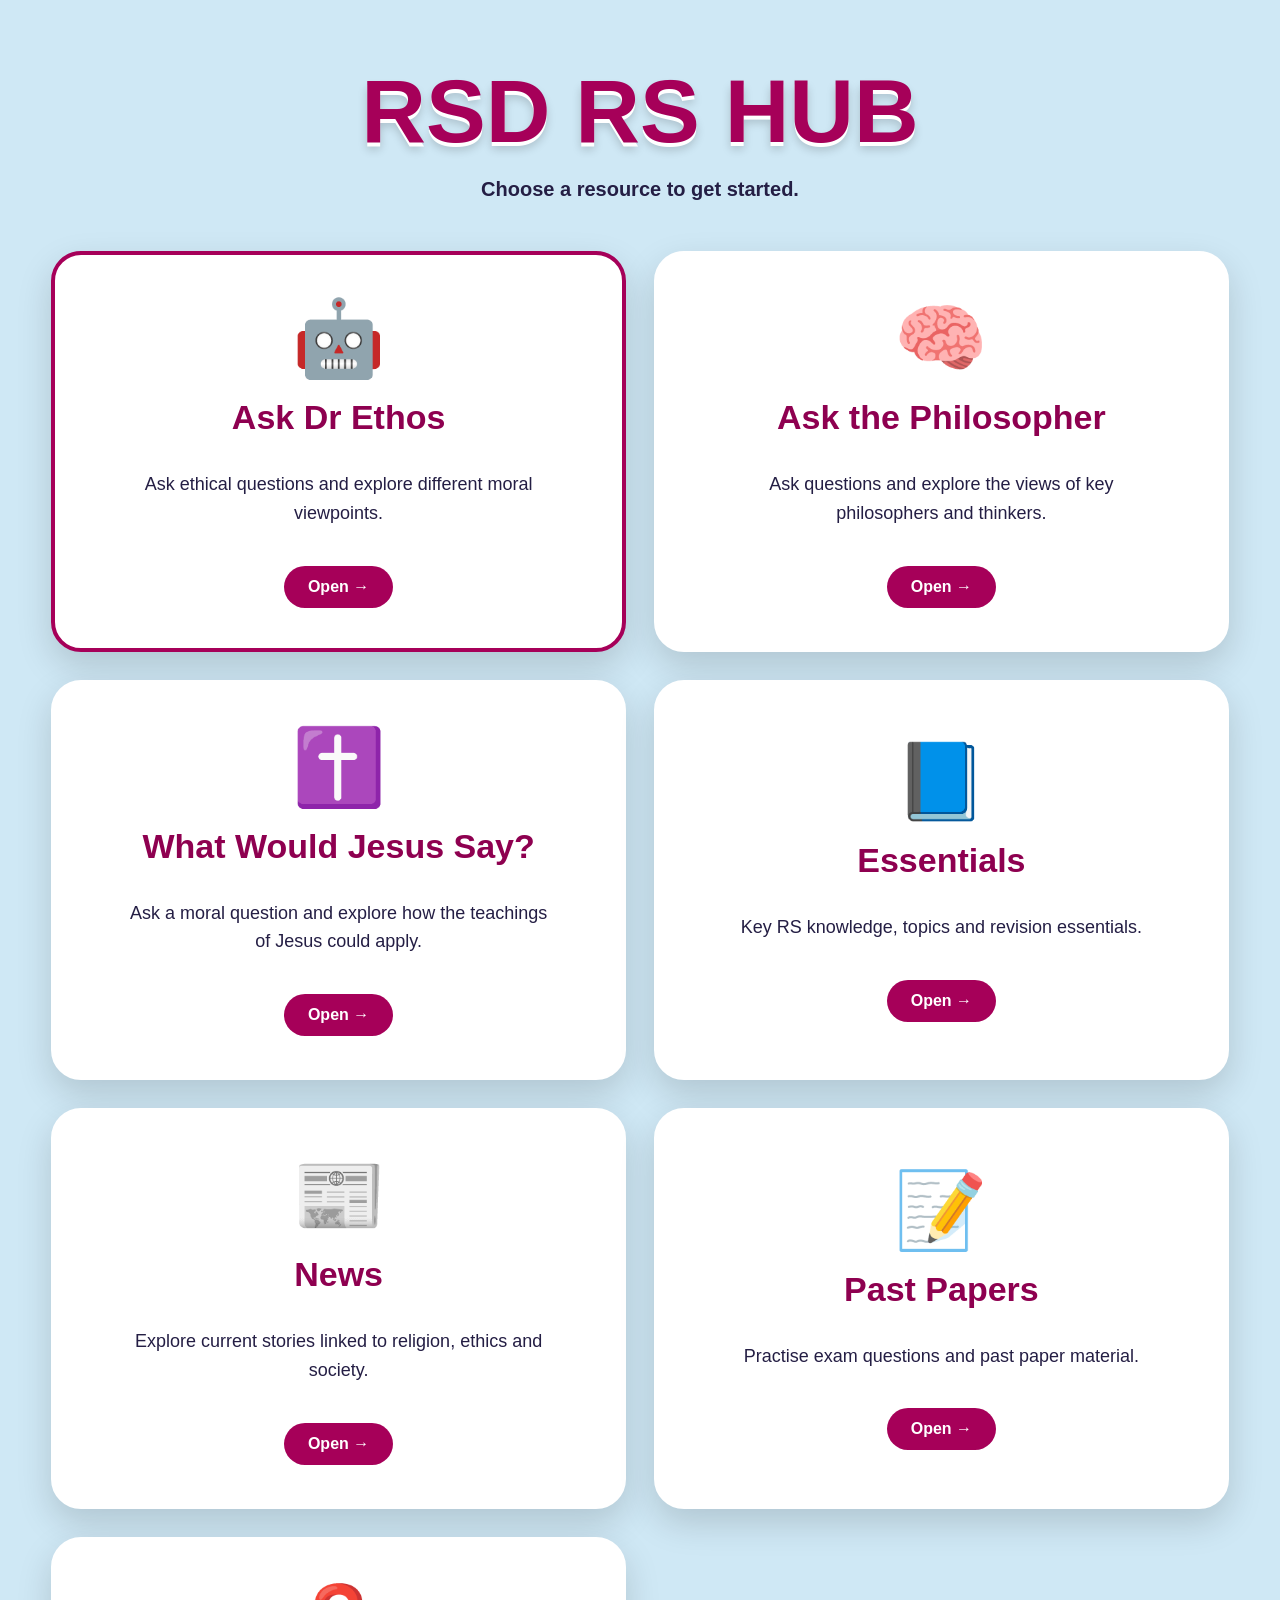
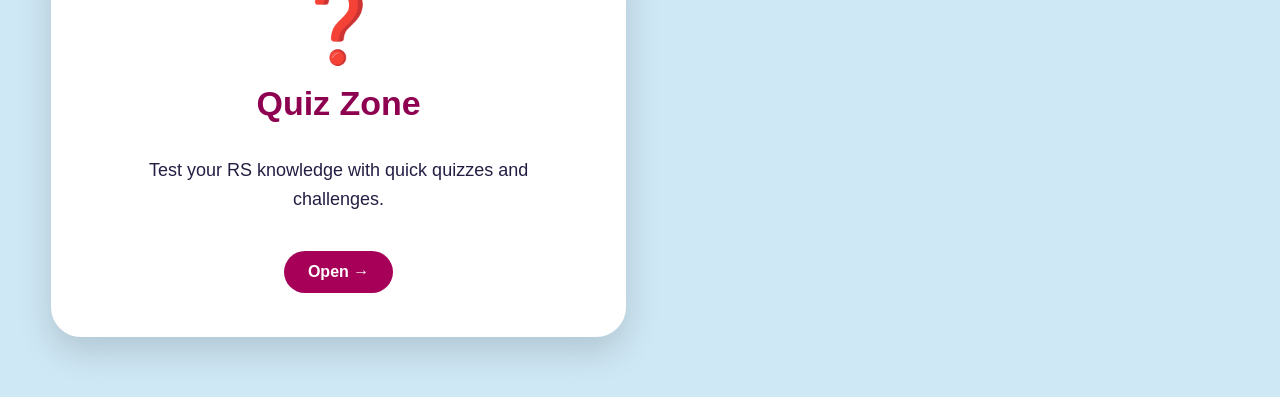
==== index.html @ f0a7eaf6 "Update index.html" ====
<!DOCTYPE html>
<html lang="en">

<head>
  <meta charset="UTF-8">
  <meta name="viewport" content="width=device-width, initial-scale=1.0">

  <title>RSD RS Hub</title>

  <link rel="stylesheet" href="style.css">
</head>
  
<body class="hub-page">

  <main class="hub">

    <header class="hub-header">
      <h1>RSD RS HUB</h1>
      <p>Choose a resource to get started.</p>
    </header>

    <section class="hub-grid">

      <a href="ethos.html" class="hub-card ethos-card">

        <div class="hub-icon">
          🤖
        </div>

        <h2>Ask Dr Ethos</h2>

        <p>
          Ask ethical questions and explore different
          moral viewpoints.
        </p>

<span class="hub-open">
  Open →
</span>

</a>



  <a href="philosophers.html" class="hub-card philosopher-card">

  <div class="hub-icon">
    🧠
  </div>

  <h2>Ask the Philosopher</h2>

  <p>
    Ask questions and explore the views of key philosophers and thinkers.
  </p>

  <span class="hub-open">
    Open →
  </span>
    </a>
<a href="jesus.html" class="hub-card jesus-card">

  <div class="hub-icon">
    ✝️
  </div>

  <h2>What Would Jesus Say?</h2>

  <p>
    Ask a moral question and explore how the teachings of Jesus could apply.
  </p>

  <span class="hub-open">
    Open →
  </span>

</a>


      <a href="essentials.html" class="hub-card">

  <div class="hub-icon">
    📘
  </div>

  <h2>Essentials</h2>

  <p>
    Key RS knowledge, topics and revision essentials.
  </p>

  <span class="hub-open">
    Open →
  </span>

</a>


<a href="news.html" class="hub-card">

  <div class="hub-icon">
    📰
  </div>

  <h2>News</h2>

  <p>
    Explore current stories linked to religion, ethics and society.
  </p>

  <span class="hub-open">
    Open →
  </span>

</a>


<a href="past-papers.html" class="hub-card">

  <div class="hub-icon">
    📝
  </div>

  <h2>Past Papers</h2>

  <p>
    Practise exam questions and past paper material.
  </p>

  <span class="hub-open">
    Open →
  </span>

</a>


<a href="quiz.html" class="hub-card">

  <div class="hub-icon">
    ❓
  </div>

  <h2>Quiz Zone</h2>

  <p>
    Test your RS knowledge with quick quizzes and challenges.
  </p>

  <span class="hub-open">
    Open →
  </span>

</a>
    </section>
  </main>
<div id="peekRobot" class="peek-robot">
  <div class="peek-head">
    <div class="peek-face">
      <div class="peek-eyes">
        <span></span>
        <span></span>
      </div>
      <div class="peek-mouth"></div>
    </div>
  </div>
</div>
  <script>
  const peekRobot = document.getElementById("peekRobot");

  const peekPositions = [
    "peek-left",
    "peek-right",
    "peek-bottom-left",
    "peek-bottom-right"
  ];
    
  function showPeekRobot() {
    peekRobot.className = "peek-robot";

    const randomPosition =
      peekPositions[Math.floor(Math.random() * peekPositions.length)];

    peekRobot.classList.add(randomPosition);

    setTimeout(() => {
      peekRobot.classList.add("show");
    }, 100);

    setTimeout(() => {
      peekRobot.classList.remove("show");
    }, 3500);

    const nextPeek =
      Math.floor(Math.random() * 12000) + 10000;

    setTimeout(showPeekRobot, nextPeek);
  }

  setTimeout(showPeekRobot, 5000);
    const idleScreen = document.getElementById("idleScreen");

let idleTimer;

function resetIdleTimer() {
  idleScreen.classList.remove("show");

  clearTimeout(idleTimer);

  idleTimer = setTimeout(() => {
    idleScreen.classList.add("show");
  }, 30000);
}

document.addEventListener("mousemove", resetIdleTimer);
document.addEventListener("mousedown", resetIdleTimer);
document.addEventListener("keydown", resetIdleTimer);
document.addEventListener("touchstart", resetIdleTimer);

resetIdleTimer();
</script>
  
  <div id="idleScreen" class="idle-screen">
  IDLE
</div>
  
</body>
</html>
---- style.css ----
* {
  box-sizing: border-box;
}

body {
  margin: 0;
  font-family: Arial, Helvetica, sans-serif;
  background:
    radial-gradient(circle at top, #fff7fa, #eadde1);
  color: #241e44;
}

.app {
  width: min(1500px, 96%);
  margin: 20px auto 60px;
}


/* HEADER */

.hero {
  text-align: center;
  margin-bottom: 20px;
}

.hero h1 {
  margin: 0;
  font-size: clamp(52px, 7vw, 100px);
  color: #a60059;
  letter-spacing: -4px;

  text-shadow:
    0 4px 0 white,
    0 7px 10px rgba(0,0,0,0.22);
}

.hero p {
  font-size: 18px;
  margin-top: 5px;
}


/* MAIN LAYOUT */

.ethics-layout {
  display: grid;
  grid-template-columns: 320px minmax(520px, 1fr) 320px;
  gap: 20px;
  align-items: center;
  min-height: 700px;
}


/* SIDE COLUMNS */

.option-column {
  display: flex;
  flex-direction: column;
  gap: 12px;
}

.option-column h2 {
  text-align: center;
  margin: 0 0 8px;
  font-size: 22px;
}


/* BUTTONS */

.ethics-button,
.thinker-button {
  min-height: 72px;

  display: flex;
  align-items: center;
  gap: 15px;

  padding: 12px 18px;

  border: 3px solid white;
  border-radius: 20px;

  color: white;

  font-size: 16px;
  font-weight: 800;

  text-align: left;

  box-shadow:
    0 5px 10px rgba(0,0,0,0.25);

  cursor: pointer;

  transition:
    transform 0.18s ease,
    filter 0.18s ease;
}

.ethics-button:hover,
.thinker-button:hover {
  transform: scale(1.04);
  filter: brightness(1.1);
}

.ethics-button:active,
.thinker-button:active {
  transform: scale(0.98);
}

.ethics-button:first-letter,
.thinker-button:first-letter {
  font-size: 30px;
}


/* COLOURS */

.pink {
  background: linear-gradient(135deg, #a00059, #e12670);
}

.blue {
  background: linear-gradient(135deg, #1167a9, #20a4e0);
}

.darkblue {
  background: linear-gradient(135deg, #164a9c, #2177c7);
}

.green {
  background: linear-gradient(135deg, #218347, #4fc36b);
}

.lime {
  background: linear-gradient(135deg, #4a8e34, #72c94d);
}

.orange {
  background: linear-gradient(135deg, #d95b00, #ff9500);
}

.purple {
  background: linear-gradient(135deg, #66287d, #914caf);
}

.teal {
  background: linear-gradient(135deg, #177b83, #39aeb5);
}

.gold {
  background: linear-gradient(135deg, #d28400, #f5b51b);
}

.red {
  background: linear-gradient(135deg, #a80e24, #e72d3a);
}


/* CENTRE */

.centre {
  min-width: 0;
}


/* ROBOT */

.robot-area {
  min-height: 500px;

  display: flex;
  flex-direction: column;
  align-items: center;
  justify-content: center;
}

.robot {
  position: relative;

  display: flex;
  flex-direction: column;
  align-items: center;

  animation: robotFloat 3s ease-in-out infinite;
}

@keyframes robotFloat {
  0%, 100% {
    transform: translateY(0);
  }

  50% {
    transform: translateY(-12px);
  }
}


/* ANTENNA */

.antenna {
  width: 10px;
  height: 35px;
  background: #888;
}

.antenna-light {
  width: 22px;
  height: 12px;

  position: relative;
  left: -6px;
  top: -5px;

  border-radius: 20px;

  background: #c70067;

  box-shadow: 0 0 12px #c70067;
}


/* HEAD */

.robot-head {
  width: 250px;
  height: 190px;

  padding: 18px;

  border-radius: 70px;

  background:
    linear-gradient(145deg, #ffffff, #d6d6d6);

  border: 4px solid #b8b8b8;

  box-shadow:
    0 20px 35px rgba(0,0,0,0.25);
}

.robot-screen {
  width: 100%;
  height: 100%;

  border-radius: 52px;

  background:
    radial-gradient(circle at center, #15354c, #07151d);

  display: flex;
  flex-direction: column;
  align-items: center;
  justify-content: center;

  box-shadow:
    inset 0 0 25px rgba(255,255,255,0.15);
}


/* EYES */

.eyes {
  display: flex;
  gap: 50px;
}

.eye {
  width: 44px;
  height: 58px;

  border-radius: 50%;

  background: #e5faff;

  position: relative;

  animation: blink 5s infinite;
}

@keyframes blink {

  0%, 45%, 48%, 100% {
    transform: scaleY(1);
  }

  46%, 47% {
    transform: scaleY(0.08);
  }
}

.pupil {
  width: 18px;
  height: 25px;

  border-radius: 50%;

  background: #14374c;

  position: absolute;

  top: 17px;
  left: 14px;
}


/* MOUTH */

.mouth {
  width: 60px;
  height: 25px;

  margin-top: 20px;

  border-bottom: 6px solid #e5faff;
  border-radius: 50%;
}


/* BODY */

.neck {
  width: 55px;
  height: 25px;

  background: #777;
}

.robot-body {
  width: 210px;
  height: 185px;

  display: flex;
  justify-content: center;
  align-items: center;

  position: relative;

  border-radius: 34px 34px 55px 55px;

  background:
    linear-gradient(145deg, #5b4636, #2f241d);

  border: 5px solid #eee;

  box-shadow:
    0 15px 25px rgba(0,0,0,0.25);
}
.robot-body::before {
  content: "";
  position: absolute;
  left: 12px;
  right: 12px;
  bottom: 18px;
  height: 8px;
  background: #d81b60;
  border-radius: 8px;
}
.robot-body::after {
  content: "";
  position: absolute;

  top: 12px;
  left: 50%;
  transform: translateX(-50%);

  width: 34px;
  height: 105px;

  background:
    repeating-linear-gradient(
      135deg,
      #8f003f 0 14px,
      #d91f63 14px 22px,
      #ffffff 22px 26px
    );

  clip-path: polygon(
    25% 0,
    75% 0,
    66% 18%,
    100% 100%,
    50% 92%,
    0 100%,
    34% 18%
  );

  border-radius: 4px;
}

.body-title {
  position: absolute;
  left: 18px;
  bottom: 42px;

  color: white;
  text-align: left;

  font-size: 18px;
  font-weight: 900;
  line-height: 1;
}
.robot-crest {
  position: absolute;
  right: 18px;
  bottom: 38px;

  width: 52px;
  height: 62px;

  object-fit: contain;

  background: white;
  padding: 3px;

  border-radius: 6px;
  border: 2px solid #d81b60;

  z-index: 3;
}


/* ROBOT STATUS */

.robot-status {
  margin-top: 25px;

  padding: 10px 20px;

  border-radius: 30px;

  background: white;

  font-weight: bold;

  box-shadow: 0 5px 20px rgba(0,0,0,0.1);
}


/* THINKING ROBOT */

.robot.thinking {
  animation:
    robotThink 0.55s ease-in-out infinite alternate;
}

@keyframes robotThink {

  from {
    transform: rotate(-2deg) translateY(-5px);
  }

  to {
    transform: rotate(2deg) translateY(-12px);
  }
}

.robot.thinking .antenna-light {
  animation: pulse 0.5s infinite alternate;
}

@keyframes pulse {

  from {
    opacity: 0.35;
  }

  to {
    opacity: 1;
    box-shadow: 0 0 30px #ff0a84;
  }
}


/* SPEAKING ROBOT */

.robot.speaking .mouth {
  animation: talk 0.28s infinite alternate;
}

@keyframes talk {

  from {
    width: 45px;
    height: 12px;
  }

  to {
    width: 60px;
    height: 34px;
  }
}


/* QUESTION PANEL */

.ask-panel {
  background: white;

  padding: 25px;

  border: 5px solid #9f0057;

  border-radius: 30px;

  box-shadow:
    0 12px 30px rgba(0,0,0,0.15);
}

.ask-panel label {
  display: block;

  text-align: center;

  color: #930051;

  font-size: 26px;
  font-weight: 900;

  margin-bottom: 15px;
}

textarea {
  width: 100%;
  min-height: 125px;

  resize: vertical;

  padding: 18px;

  border: 2px solid #bbb;
  border-radius: 18px;

  font-family: inherit;
  font-size: 18px;

  outline: none;
}

textarea:focus {
  border-color: #a00059;

  box-shadow:
    0 0 0 4px rgba(160,0,89,0.12);
}

.instruction {
  text-align: center;
  font-weight: bold;
}

.all-button {
  width: 100%;

  padding: 16px;

  border: none;
  border-radius: 16px;

  background:
    linear-gradient(135deg, #7c0043, #c90069);

  color: white;

  font-size: 18px;
  font-weight: bold;

  cursor: pointer;
}


/* ANSWER */

.answer-section {
  margin-top: 40px;

  padding: 35px;

  background: white;

  border-radius: 28px;

  box-shadow:
    0 10px 35px rgba(0,0,0,0.16);
}

.answer-top {
  display: flex;
  justify-content: space-between;
  gap: 20px;
  align-items: center;

  border-bottom: 2px solid #eee;

  padding-bottom: 20px;
  margin-bottom: 25px;
}

.small-heading {
  color: #9f0057;

  font-size: 12px;
  font-weight: 900;

  letter-spacing: 2px;

  margin: 0;
}

.answer-top h2 {
  margin: 4px 0 0;
}

#answer {
  font-size: 17px;
  line-height: 1.75;
}

#answer h1 {
  color: #8c004d;
}

#answer h2 {
  color: #241e44;

  margin-top: 32px;
  margin-bottom: 10px;

  padding-bottom: 7px;

  border-bottom: 2px solid #eee;
}


/* SPEECH CONTROLS */

.speech-controls {
  display: flex;
  gap: 8px;
}

.speech-controls button {
  border: none;

  padding: 11px 15px;

  border-radius: 12px;

  cursor: pointer;

  font-weight: bold;
}

#readButton {
  background: #241e44;
  color: white;
}

#stopButton {
  background: #eee;
  color: #333;
}


/* HIDDEN */

.hidden {
  display: none;
}


/* MOBILE */

@media (max-width: 1000px) {

  .ethics-layout {
    grid-template-columns: 1fr;
  }

  .centre {
    order: -1;
  }

  .option-column {
    display: grid;
    grid-template-columns:
      repeat(2, minmax(0, 1fr));
  }

  .option-column h2 {
    grid-column: 1 / -1;
  }
}


@media (max-width: 600px) {

  .option-column {
    grid-template-columns: 1fr;
  }

  .robot-area {
    min-height: 430px;
  }

  .robot-head {
    width: 210px;
    height: 165px;
  }

  .answer-top {
    flex-direction: column;
    align-items: flex-start;
  }
}
/* =========================
   MRS MATTHEWS RE HUB
========================= */

.hub-page {
  margin: 0;
  min-height: 100vh;

  background:
    radial-gradient(circle at top, #fff7fa, #eadde1);

  font-family: Arial, Helvetica, sans-serif;
  color: #241e44;
}

.hub {
  width: min(1200px, 92%);
  margin: 0 auto;
  padding: 60px 0;
}

.hub-header {
  text-align: center;
  margin-bottom: 50px;
}

.hub-header h1 {
  margin: 0;

  font-size: clamp(48px, 7vw, 90px);

  color: #a60059;

  text-shadow:
    0 4px 0 white,
    0 7px 10px rgba(0,0,0,0.18);
}

.hub-header p {
  margin-top: 15px;
  font-size: 20px;
  font-weight: bold;
}

.hub-grid {
  display: grid;

  grid-template-columns:
    repeat(2, minmax(0, 1fr));

  gap: 30px;
}

.hub-card {
  min-height: 360px;

  padding: 40px;

  border-radius: 30px;

  background: white;

  box-shadow:
    0 14px 35px rgba(0,0,0,0.15);

  border: 4px solid white;

  text-decoration: none;
  color: inherit;

  display: flex;
  flex-direction: column;
  align-items: center;
  justify-content: center;

  text-align: center;

  transition:
    transform 0.2s ease,
    box-shadow 0.2s ease;
}

.ethos-card {
  border-color: #a60059;
}

.ethos-card:hover {
  transform: translateY(-8px);

  box-shadow:
    0 20px 45px rgba(0,0,0,0.22);
}

.progress-card {
  opacity: 0.75;
  border-color: #999;
}

.hub-icon {
  font-size: 75px;
  margin-bottom: 15px;
}

.hub-card h2 {
  margin: 0 0 15px;

  font-size: 34px;

  color: #8e0050;
}

.hub-card p {
  max-width: 420px;

  font-size: 18px;
  line-height: 1.6;
}

.hub-open,
.hub-coming {
  margin-top: 20px;

  padding: 12px 24px;

  border-radius: 30px;

  font-size: 16px;
  font-weight: 900;
}

.hub-open {
  background: #a60059;
  color: white;
}

.hub-coming {
  background: #eee;
  color: #555;
}

@media (max-width: 800px) {
  .hub-grid {
    grid-template-columns: 1fr;
  }

  .hub-card {
    min-height: 280px;
  }
}
/* =========================
   PEEKING DR ETHOS
========================= */

.peek-robot {
  position: fixed;
  z-index: 9999;
  pointer-events: none;

  width: 190px;
  height: 155px;

  opacity: 0;

  transition:
    transform 0.7s ease,
    opacity 0.4s ease;
}

.peek-head {
  width: 190px;
  height: 145px;

  padding: 14px;

  border-radius: 58px;

  background: linear-gradient(145deg, #ffffff, #d4d4d4);

  border: 4px solid #b8b8b8;

  box-shadow: 0 12px 30px rgba(0,0,0,0.25);
}

.peek-face {
  width: 100%;
  height: 100%;

  border-radius: 46px;

  background:
    radial-gradient(circle at center, #15354c, #07151d);

  display: flex;
  flex-direction: column;
  align-items: center;
  justify-content: center;
}

.peek-eyes {
  display: flex;
  gap: 38px;
}

.peek-eyes span {
  width: 32px;
  height: 44px;

  border-radius: 50%;

  background: #e5faff;

  animation: peekBlink 4s infinite;
}

.peek-mouth {
  width: 50px;
  height: 20px;

  margin-top: 14px;

  border-bottom: 5px solid #e5faff;
  border-radius: 50%;
}

@keyframes peekBlink {
  0%, 45%, 48%, 100% {
    transform: scaleY(1);
  }

  46%, 47% {
    transform: scaleY(0.08);
  }
}


/* LEFT PEEK */

.peek-robot.peek-left {
  left: -155px;
  top: 25%;
  transform: rotate(12deg);
}

.peek-robot.peek-left.show {
  opacity: 1;
  transform: translateX(125px) rotate(12deg);
}


/* RIGHT PEEK */

.peek-robot.peek-right {
  right: -155px;
  top: 35%;
  transform: rotate(-12deg);
}

.peek-robot.peek-right.show {
  opacity: 1;
  transform: translateX(-125px) rotate(-12deg);
}


/* BOTTOM LEFT */

.peek-robot.peek-bottom-left {
  left: 10%;
  bottom: -130px;
  transform: rotate(-5deg);
}

.peek-robot.peek-bottom-left.show {
  opacity: 1;
  transform: translateY(-100px) rotate(-5deg);
}


/* BOTTOM RIGHT */

.peek-robot.peek-bottom-right {
  right: 10%;
  bottom: -130px;
  transform: rotate(5deg);
}

.peek-robot.peek-bottom-right.show {
  opacity: 1;
  transform: translateY(-100px) rotate(5deg);
}
.home-button {
  position: fixed;
  top: 18px;
  left: 18px;

  padding: 10px 16px;

  background: #a60059;
  color: white;

  text-decoration: none;
  font-weight: bold;

  border-radius: 20px;

  box-shadow: 0 4px 12px rgba(0,0,0,0.18);

  z-index: 999;
}

.home-button:hover {
  transform: scale(1.05);
}
/* =========================
   ASK THE PHILOSOPHER PAGE
========================= */

.philosopher-page {
  min-height: 100vh;
  padding: 50px 40px;
  background:
    radial-gradient(circle at top, rgba(255,255,255,0.8), transparent 35%),
    linear-gradient(180deg, #f8edf2 0%, #f1e3e8 100%);
  text-align: center;
}

.philosopher-page h1 {
  margin: 0;
  font-size: clamp(44px, 6vw, 84px);
  color: #b00060;
  letter-spacing: -3px;
  text-shadow:
    0 4px 0 white,
    0 7px 10px rgba(0,0,0,0.18);
}

.philosopher-intro {
  margin: 14px 0 30px;
  font-size: 19px;
  font-weight: 700;
  color: #241e44;
}

.philosopher-question-box {
  width: min(760px, 92%);
  margin: 0 auto 35px;
}

.philosopher-question-box textarea {
  width: 100%;
  min-height: 115px;
  box-sizing: border-box;
  padding: 18px;
  resize: vertical;

  font: inherit;
  font-size: 17px;

  background: white;
  border: 3px solid #b00060;
  border-radius: 20px;

  outline: none;
  box-shadow: 0 8px 20px rgba(0,0,0,0.12);
}

.philosopher-question-box textarea:focus {
  box-shadow:
    0 0 0 4px rgba(176,0,96,0.12),
    0 8px 20px rgba(0,0,0,0.12);
}

.philosopher-grid {
  width: min(1100px, 96%);
  margin: 0 auto;

  display: grid;
  grid-template-columns: repeat(4, 1fr);
  gap: 18px;
}

.philosopher-button {
  min-height: 100px;
  padding: 18px 14px;

  border: 3px solid white;
  border-radius: 20px;

  background: linear-gradient(145deg, #b00060, #d30071);

  color: white;
  font-size: 18px;
  font-weight: 800;

  cursor: pointer;

  box-shadow: 0 7px 15px rgba(0,0,0,0.18);

  transition:
    transform 0.18s ease,
    box-shadow 0.18s ease;
}

.philosopher-button:hover {
  transform: translateY(-4px) scale(1.02);
  box-shadow: 0 12px 22px rgba(0,0,0,0.22);
}

.philosopher-button:active {
  transform: translateY(0) scale(0.98);
}

.philosopher-answer {
  width: min(850px, 92%);
  margin: 40px auto 20px;
  padding: 28px;

  background: white;
  border: 3px solid #b00060;
  border-radius: 24px;

  text-align: left;

  box-shadow: 0 10px 25px rgba(0,0,0,0.14);
}

.philosopher-answer h2 {
  margin-top: 0;
  color: #b00060;
}

.philosopher-answer.hidden {
  display: none;
}

.home-button {
  display: inline-block;
  margin-top: 32px;
  padding: 13px 24px;

  background: #241e44;
  color: white;

  text-decoration: none;
  font-weight: 800;

  border-radius: 999px;

  box-shadow: 0 6px 15px rgba(0,0,0,0.17);

  transition: transform 0.18s ease;
}

.home-button:hover {
  transform: translateY(-3px);
}

@media (max-width: 900px) {
  .philosopher-grid {
    grid-template-columns: repeat(2, 1fr);
  }
}

@media (max-width: 520px) {
  .philosopher-page {
    padding: 35px 18px;
  }

  .philosopher-grid {
    grid-template-columns: 1fr;
  }
}
.philosopher-answer h2,
.philosopher-answer h3,
.philosopher-answer h4 {
  margin-top: 18px;
  margin-bottom: 8px;
  color: #241e44;
}

.philosopher-answer p {
  font-size: 17px;
  line-height: 1.55;
  margin: 8px 0 16px;
}
/* =========================
   WHAT WOULD JESUS SAY
========================= */

.jesus-page {
  min-height: 100vh;
  padding: 50px 30px;

  background:
    radial-gradient(circle at top, rgba(255,255,255,0.9), transparent 35%),
    linear-gradient(180deg, #f8edf2 0%, #f1e3e8 100%);

  text-align: center;
}

.jesus-header {
  width: min(900px, 92%);
  margin: 0 auto 35px;
}

.jesus-header h1 {
  margin: 0;

  font-size: clamp(46px, 6vw, 82px);

  color: #b00060;

  text-shadow:
    0 4px 0 white,
    0 7px 10px rgba(0,0,0,0.18);
}

.jesus-header p {
  margin-top: 14px;

  font-size: 19px;
  font-weight: 700;

  color: #241e44;
}

.jesus-question-box {
  width: min(760px, 92%);
  margin: 0 auto;

  padding: 28px;

  background: white;

  border: 4px solid #b00060;
  border-radius: 28px;

  box-shadow:
    0 12px 28px rgba(0,0,0,0.14);
}

.jesus-question-box label {
  display: block;

  margin-bottom: 15px;

  font-size: 24px;
  font-weight: 900;

  color: #8e0050;
}

.jesus-question-box textarea {
  width: 100%;
  min-height: 140px;

  box-sizing: border-box;

  padding: 18px;

  resize: vertical;

  font: inherit;
  font-size: 18px;

  border: 2px solid #bbb;
  border-radius: 18px;

  outline: none;
}

.jesus-question-box textarea:focus {
  border-color: #b00060;

  box-shadow:
    0 0 0 4px rgba(176,0,96,0.12);
}

#askJesusButton {
  width: 100%;

  margin-top: 18px;
  padding: 16px;

  border: none;
  border-radius: 16px;

  background:
    linear-gradient(135deg, #8c004d, #c90069);

  color: white;

  font-size: 18px;
  font-weight: 900;

  cursor: pointer;
}

#askJesusButton:hover {
  transform: translateY(-2px);
}

.jesus-answer {
  width: min(820px, 92%);

  margin: 35px auto 0;
  padding: 30px;

  background: white;

  border: 3px solid #b00060;
  border-radius: 25px;

  text-align: left;

  box-shadow:
    0 10px 25px rgba(0,0,0,0.14);
}

.jesus-answer h2 {
  margin-top: 0;

  color: #b00060;
}

.jesus-answer h3 {
  margin-top: 20px;
  margin-bottom: 8px;

  color: #241e44;
}

.jesus-answer p {
  font-size: 17px;
  line-height: 1.55;
}

.jesus-answer.hidden {
  display: none;
}
.hub-grid {
  display: grid;
  grid-template-columns: repeat(2, minmax(320px, 1fr));
  gap: 28px;
  align-items: stretch;
}

@media (max-width: 850px) {
  .hub-grid {
    grid-template-columns: 1fr;
  }
}
/* Remove empty grid space */
.hub-grid::before,
.hub-grid::after {
  display: none !important;
}

.hub-card:empty {
  display: none !important;
}

/* Blue background */
.hub-page {
  background: #241e44 !important;
}

.hub {
  background: transparent !important;
}
.idle-screen {
  position: fixed;
  inset: 0;
  background: red;
  color: white;

  display: none;
  align-items: center;
  justify-content: center;

  font-size: 80px;
  font-weight: 900;
  letter-spacing: 8px;

  z-index: 99999;
}

.idle-screen.show {
  display: flex;
}
.hub-page {
  background: #cfe8f5 !important;
}
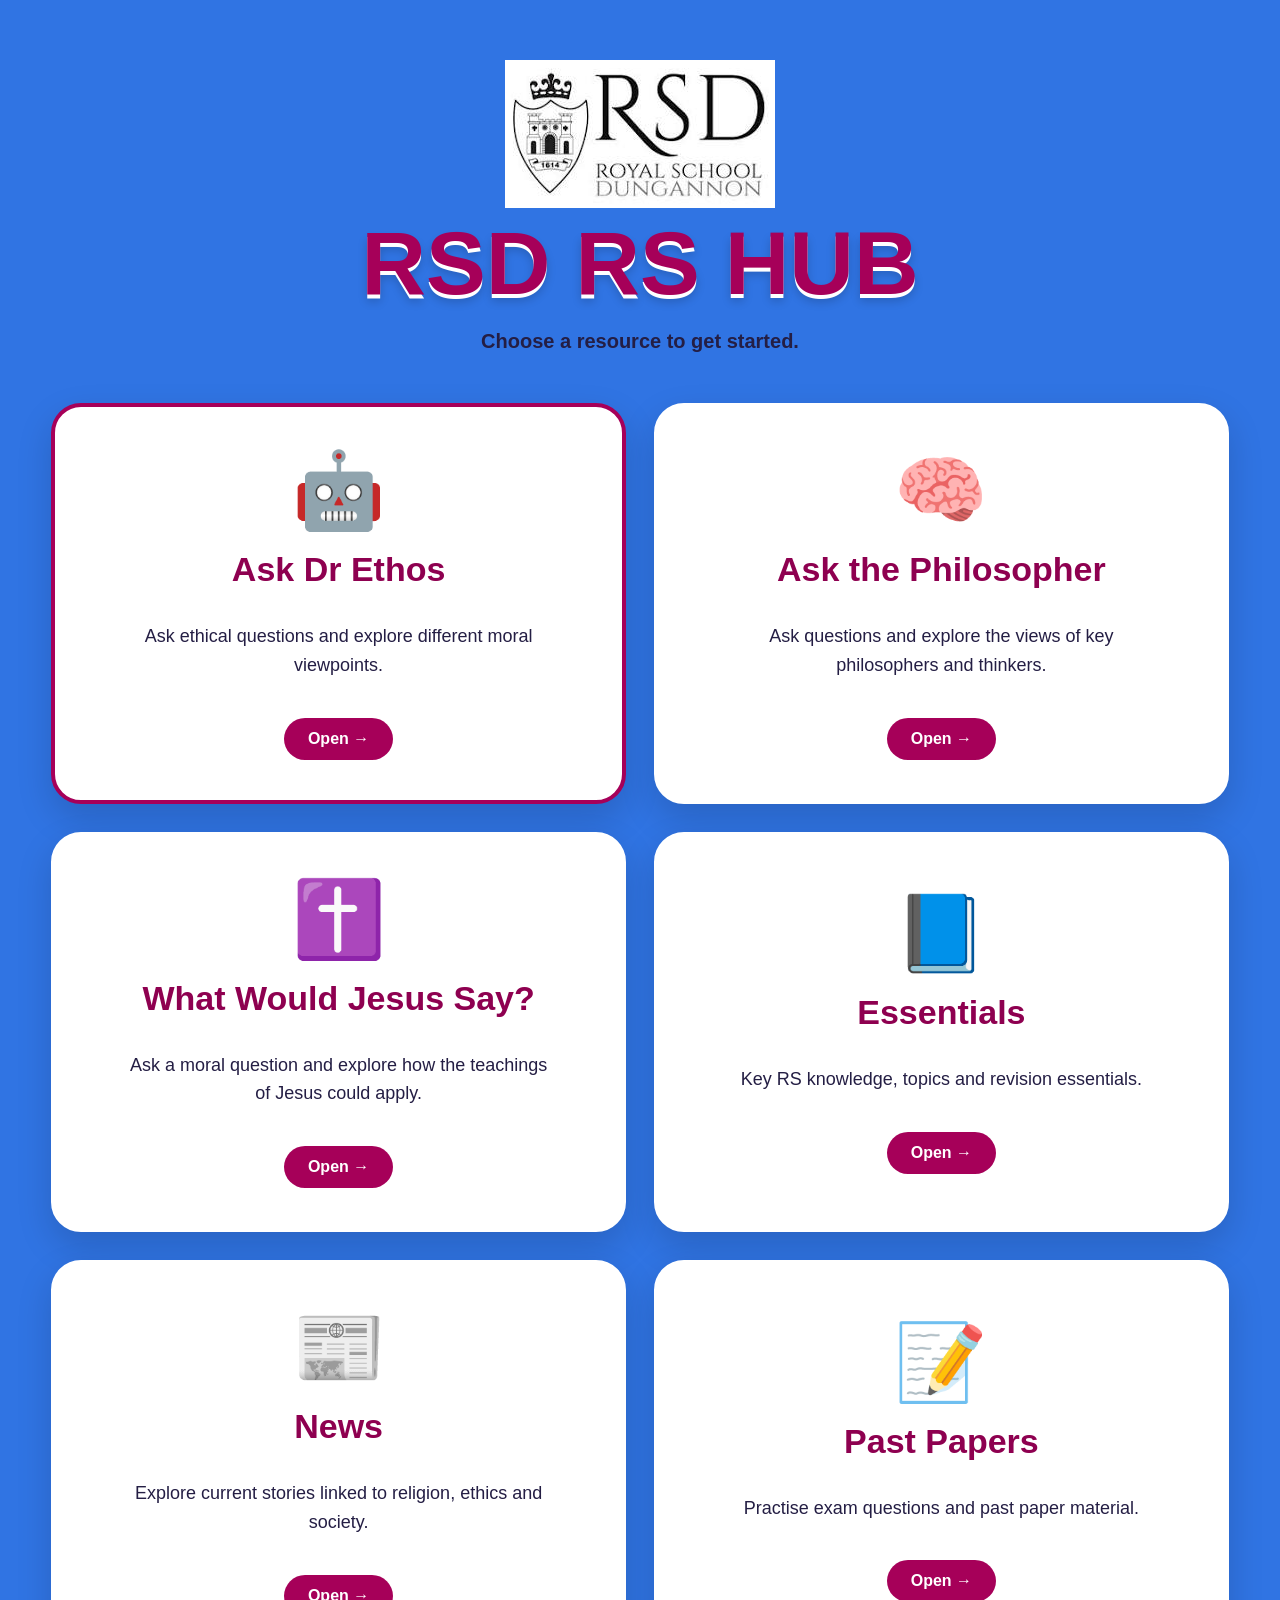
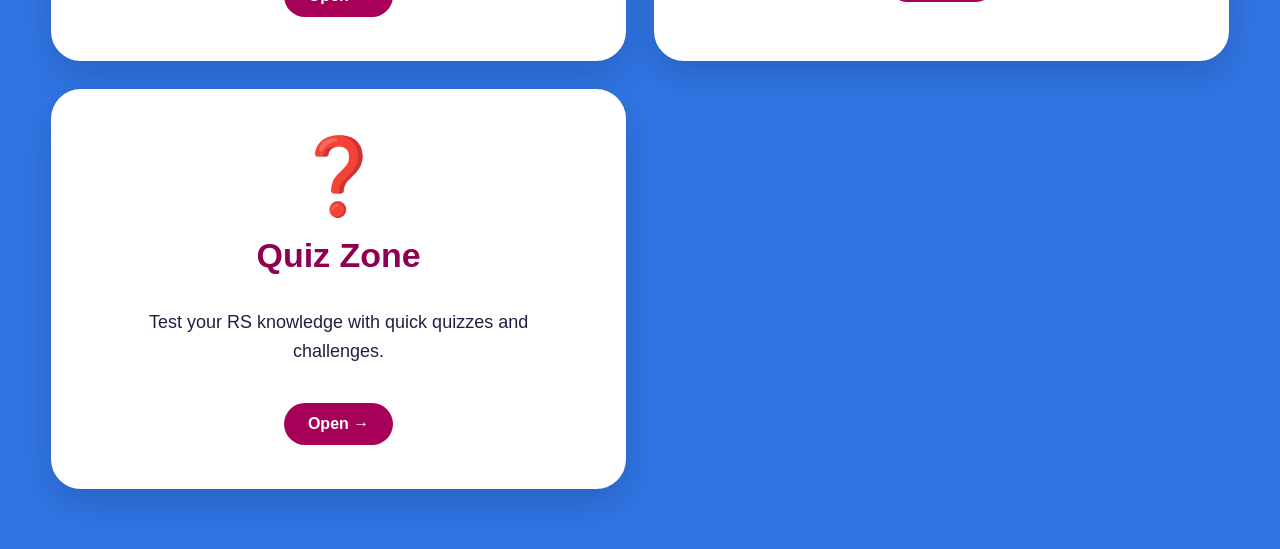
==== commit 452593cf: "Update index.html" ====
--- a/index.html
+++ b/index.html
@@ -14,10 +14,19 @@
 
   <main class="hub">
 
-    <header class="hub-header">
-      <h1>RSD RS HUB</h1>
-      <p>Choose a resource to get started.</p>
-    </header>
+<header class="hub-header">
+
+  <img
+    src="RSD logo.png"
+    alt="Royal School Dungannon logo"
+    class="hub-logo"
+  >
+
+  <h1>RSD RS HUB</h1>
+
+  <p>Choose a resource to get started.</p>
+
+</header>
 
     <section class="hub-grid">
 
@@ -96,7 +105,7 @@
 </a>
 
 
-<a href="news.html" class="hub-card">
+<a href="https://canva.link/9yut80tl4a3m4l4" class="hub-card" target="_blank" rel="noopener noreferrer">
 
   <div class="hub-icon">
     📰
--- a/style.css
+++ b/style.css
@@ -1404,5 +1404,287 @@
   display: flex;
 }
 .hub-page {
-  background: #cfe8f5 !important;
-}
+  background: #3074e3 !important;
+}
+
+/* =========================
+   ESSENTIALS PAGE
+========================= */
+
+.essentials-page {
+  min-height: 100vh;
+  padding: 45px 30px;
+  background: #3074e3;
+  text-align: center;
+}
+
+.essentials-page h1 {
+  margin: 10px 0 8px;
+  font-size: clamp(44px, 6vw, 76px);
+  color: white;
+  text-shadow: 0 4px 10px rgba(0,0,0,0.18);
+}
+
+.essentials-intro {
+  margin-bottom: 35px;
+  color: white;
+  font-size: 19px;
+  font-weight: 700;
+}
+
+.essentials-section-title {
+  margin: 35px 0 18px;
+  color: white;
+  font-size: 30px;
+}
+
+.essentials-grid {
+  width: min(900px, 95%);
+  margin: 0 auto 35px;
+
+  display: grid;
+  grid-template-columns: repeat(2, 1fr);
+  gap: 24px;
+}
+
+.essentials-grid .hub-card {
+  min-height: 190px;
+}
+
+@media (max-width: 700px) {
+  .essentials-grid {
+    grid-template-columns: 1fr;
+  }
+}
+
+/* =========================
+   PAST PAPERS PAGE
+========================= */
+
+.past-papers-page {
+  min-height: 100vh;
+  box-sizing: border-box;
+
+  padding: 45px 50px 80px;
+
+  background: #ffffff;
+  color: #17233d;
+
+  font-family: Arial, Helvetica, sans-serif;
+}
+
+.past-papers-back {
+  display: inline-block;
+
+  margin-bottom: 45px;
+  padding: 11px 20px;
+
+  border: 1px solid #17233d;
+  border-radius: 6px;
+
+  color: #17233d;
+
+  text-decoration: none;
+  font-weight: 700;
+
+  transition:
+    background 0.2s ease,
+    color 0.2s ease;
+}
+
+.past-papers-back:hover {
+  background: #17233d;
+  color: white;
+}
+
+
+.past-papers-header {
+  width: min(1000px, 95%);
+
+  margin: 0 auto 50px;
+
+  text-align: left;
+
+  border-bottom: 3px solid #17233d;
+
+  padding-bottom: 25px;
+}
+
+.past-papers-header h1 {
+  margin: 0;
+
+  font-size: clamp(44px, 6vw, 72px);
+
+  color: #17233d;
+
+  letter-spacing: -2px;
+}
+
+.past-papers-header p {
+  margin: 12px 0 0;
+
+  font-size: 18px;
+
+  color: #526078;
+}
+
+
+.paper-year {
+  width: min(1000px, 95%);
+
+  margin: 0 auto;
+}
+
+
+.paper-year-heading {
+  display: flex;
+
+  align-items: center;
+  justify-content: space-between;
+
+  padding: 20px 0;
+
+  border-bottom: 1px solid #cfd5df;
+}
+
+.paper-year-heading span {
+  font-size: 13px;
+  font-weight: 800;
+
+  letter-spacing: 2px;
+
+  color: #6a7485;
+}
+
+.paper-year-heading h2 {
+  margin: 0;
+
+  font-size: 38px;
+
+  color: #17233d;
+}
+
+
+.paper-entry {
+  display: flex;
+
+  align-items: center;
+  justify-content: space-between;
+
+  gap: 30px;
+
+  padding: 28px 0;
+
+  border-bottom: 1px solid #dfe3e9;
+}
+
+
+.paper-info {
+  display: flex;
+
+  align-items: center;
+
+  gap: 22px;
+}
+
+.paper-number {
+  display: flex;
+
+  align-items: center;
+  justify-content: center;
+
+  width: 50px;
+  height: 50px;
+
+  border: 2px solid #17233d;
+
+  border-radius: 50%;
+
+  font-weight: 900;
+
+  color: #17233d;
+}
+
+.paper-info h3 {
+  margin: 0 0 5px;
+
+  font-size: 21px;
+
+  color: #17233d;
+}
+
+.paper-info p {
+  margin: 0;
+
+  color: #697387;
+}
+
+
+.paper-actions {
+  display: flex;
+
+  gap: 12px;
+}
+
+
+.paper-button,
+.answers-button {
+  display: inline-block;
+
+  padding: 13px 20px;
+
+  border-radius: 5px;
+
+  text-decoration: none;
+
+  font-size: 14px;
+  font-weight: 800;
+
+  transition: transform 0.15s ease;
+}
+
+.paper-button {
+  background: #17233d;
+
+  color: white;
+
+  border: 2px solid #17233d;
+}
+
+.answers-button {
+  background: white;
+
+  color: #17233d;
+
+  border: 2px solid #17233d;
+}
+
+.paper-button:hover,
+.answers-button:hover {
+  transform: translateY(-2px);
+}
+
+
+@media (max-width: 700px) {
+
+  .past-papers-page {
+    padding: 30px 20px 60px;
+  }
+
+  .paper-entry {
+    align-items: flex-start;
+
+    flex-direction: column;
+  }
+
+  .paper-actions {
+    width: 100%;
+
+    flex-direction: column;
+  }
+
+  .paper-button,
+  .answers-button {
+    text-align: center;
+  }
+}
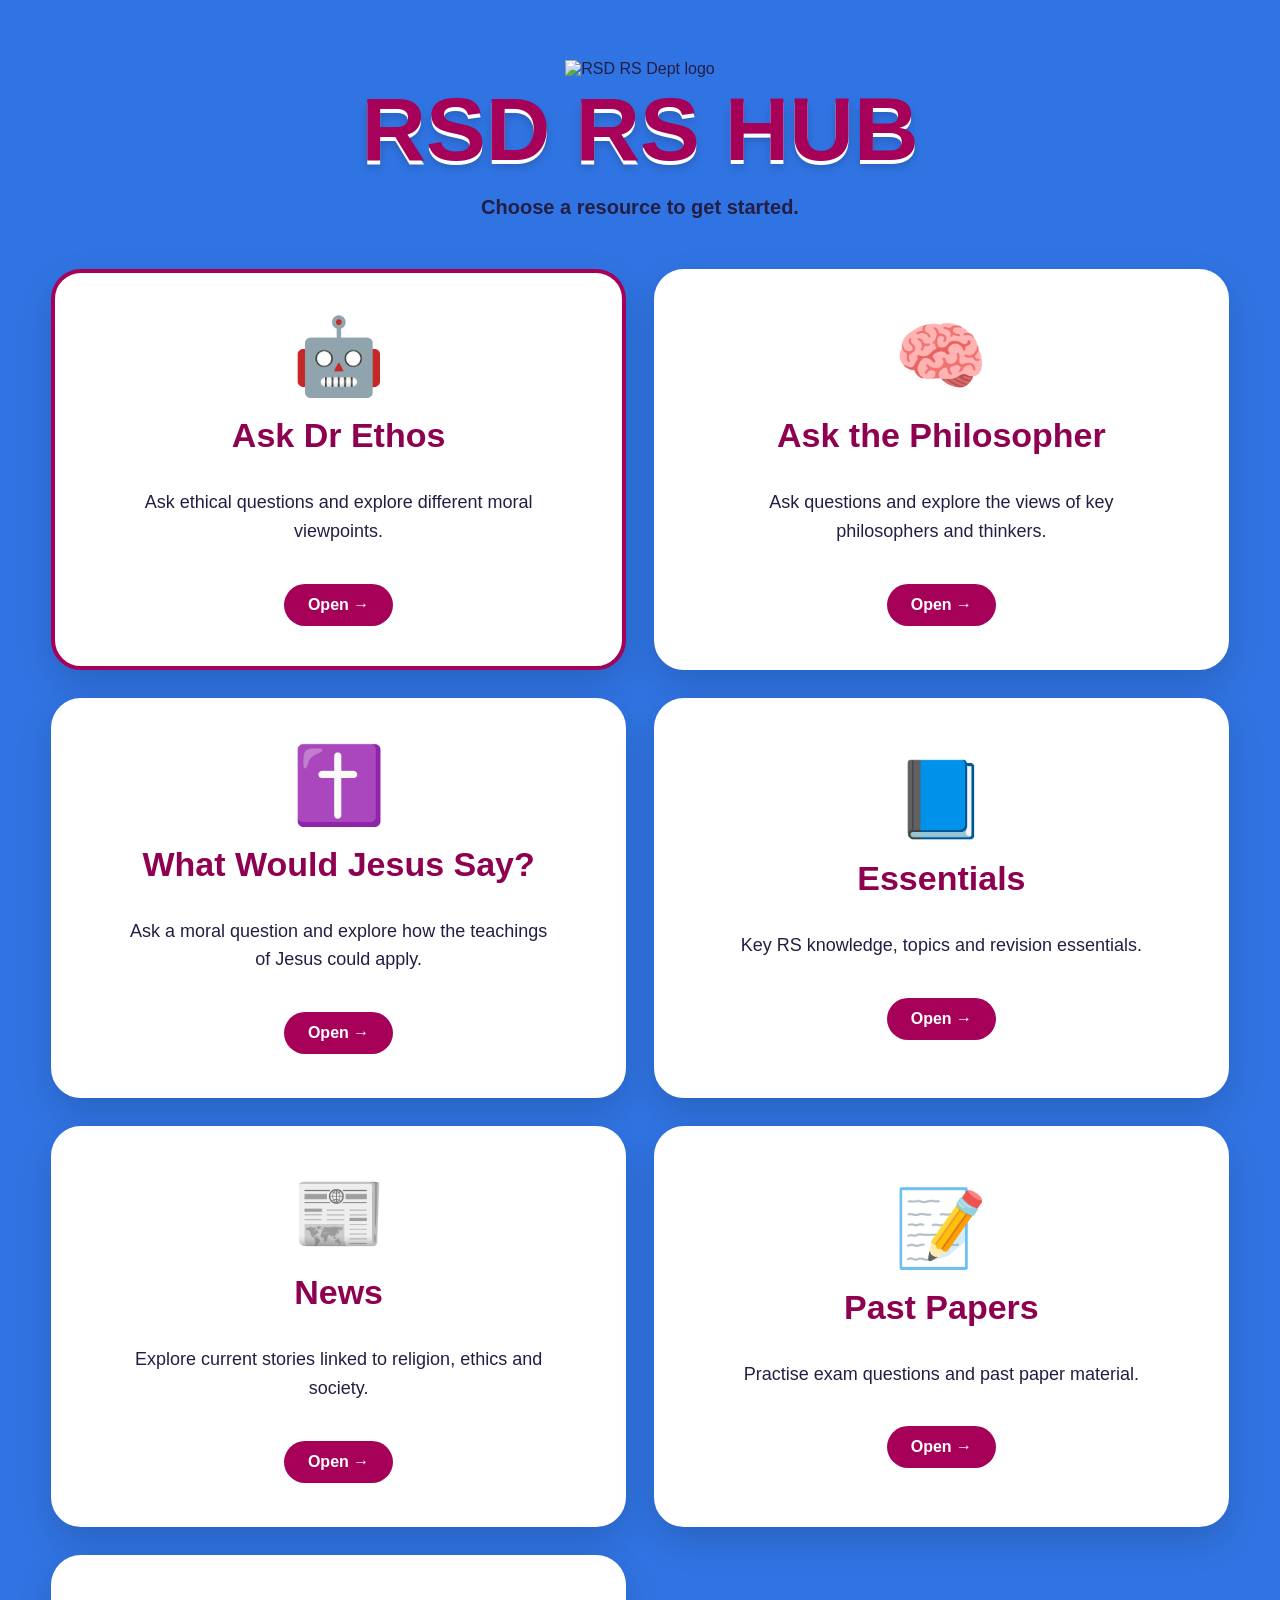
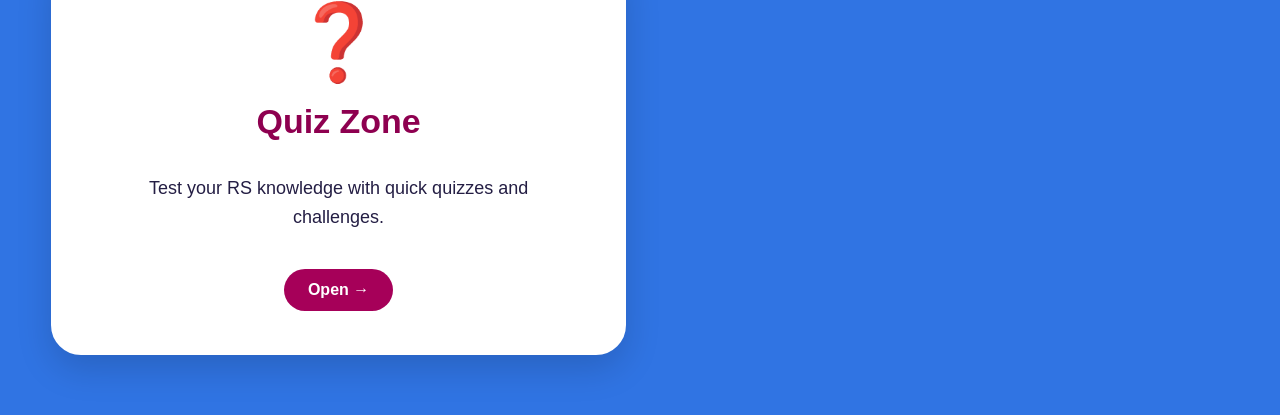
==== commit 13db7a6c: "Update index.html" ====
--- a/index.html
+++ b/index.html
@@ -17,9 +17,9 @@
 <header class="hub-header">
 
   <img
-    src="RSD logo.png"
-    alt="Royal School Dungannon logo"
-    class="hub-logo"
+    src="smiling_duo_rsd_emblem.png"
+    alt="RSD RS Dept logo"
+    class="corner-logo"
   >
 
   <h1>RSD RS HUB</h1>
--- a/style.css
+++ b/style.css
@@ -733,6 +733,7 @@
   width: min(1200px, 92%);
   margin: 0 auto;
   padding: 60px 0;
+  position: relative;
 }
 
 .hub-header {
@@ -1688,3 +1689,18 @@
     text-align: center;
   }
 }
+.hub-logo {
+  position: absolute;
+  top: 20px;
+  left: 20px;
+
+  width: 210px;
+  max-width: 25%;
+  height: auto;
+
+  margin: 0;
+  padding: 0;
+
+  background: transparent;
+  border-radius: 0;
+}
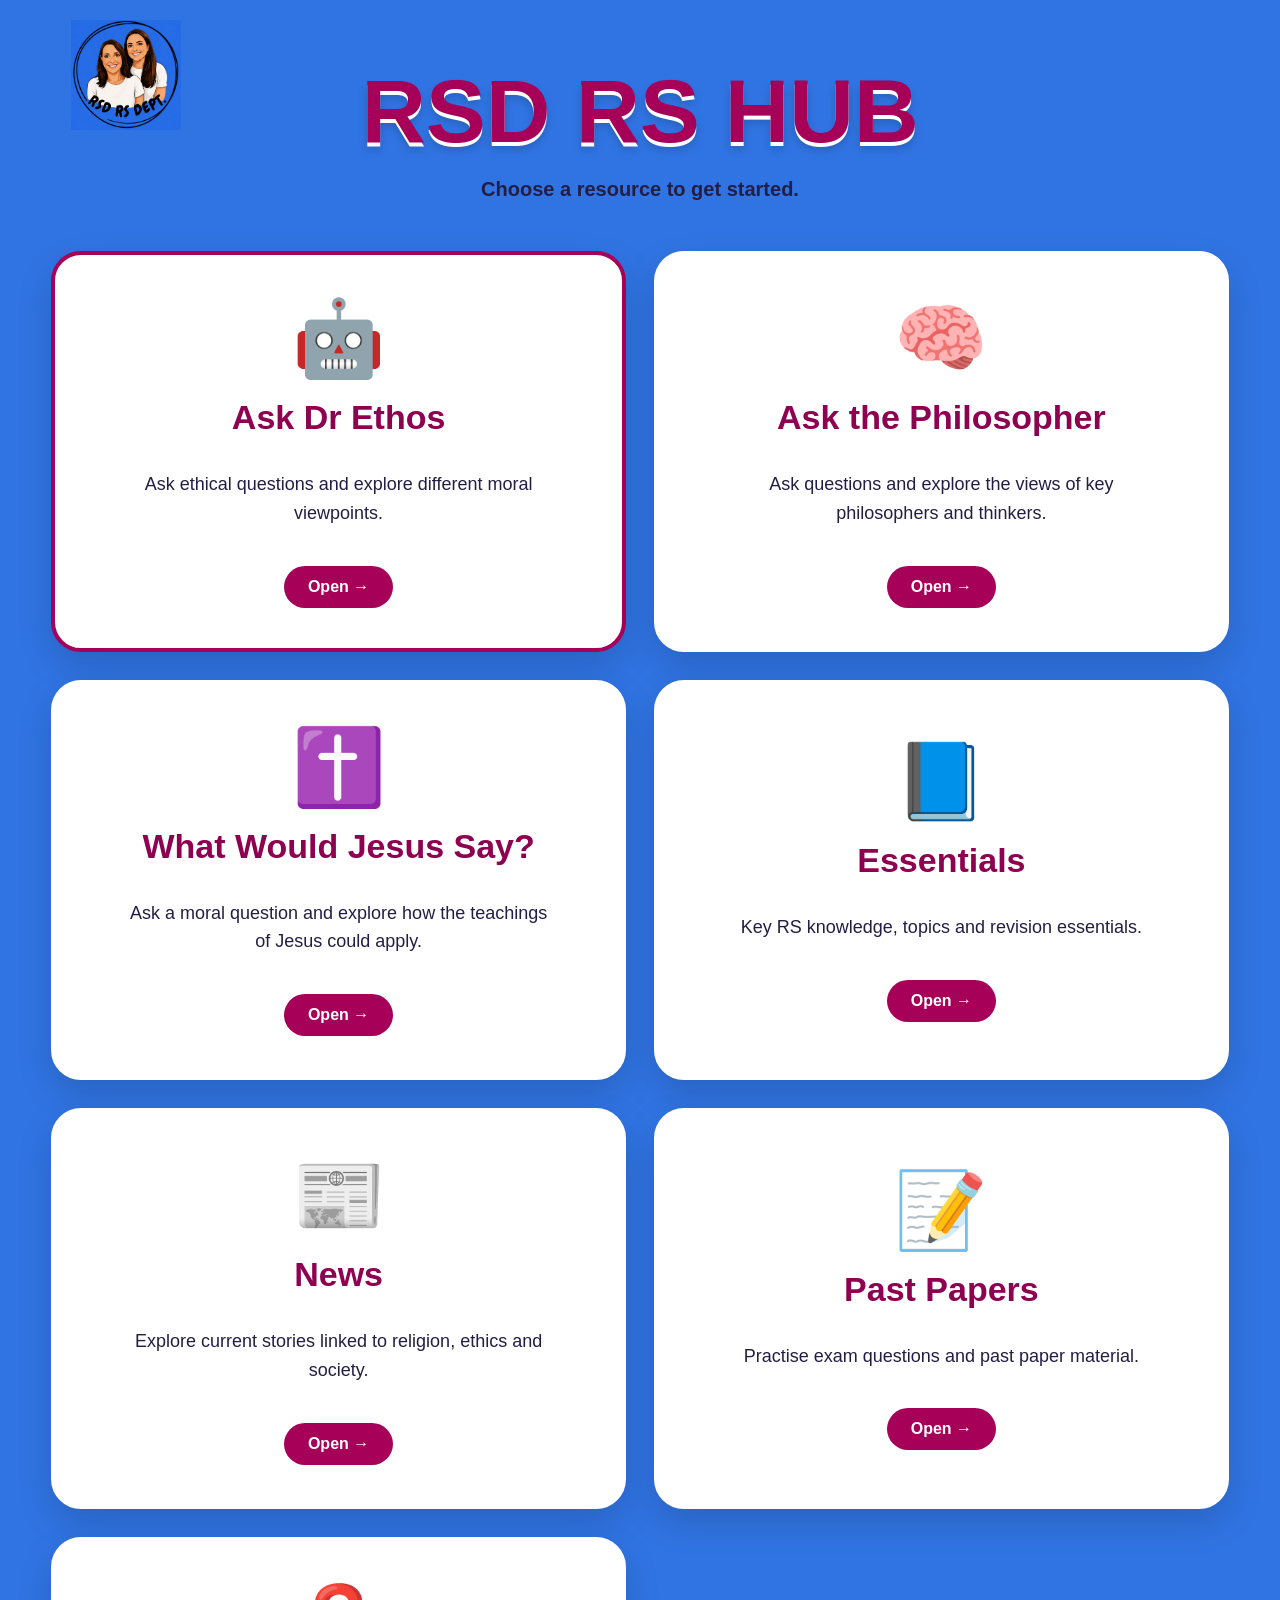
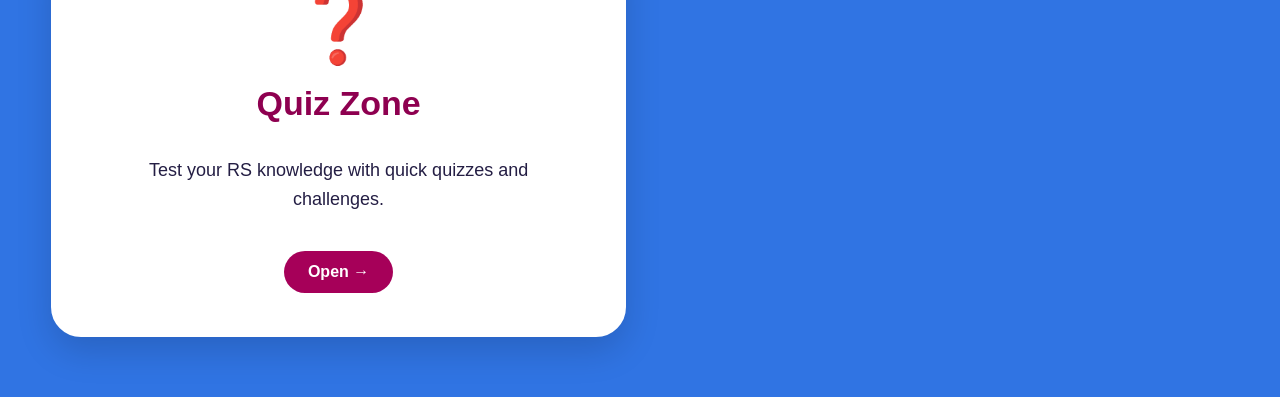
==== commit 80a54084: "Update index.html" ====
--- a/index.html
+++ b/index.html
@@ -13,14 +13,18 @@
 <body class="hub-page">
 
   <main class="hub">
-
+<img
+  src="RSD logo.png"
+  alt="Royal School Dungannon"
+  class="corner-logo corner-logo-left"
+>
+
+<img
+  src="smiling_duo_rsd_emblem.png"
+  alt="RSD RS Department"
+  class="corner-logo corner-logo-right"
+>
 <header class="hub-header">
-
-  <img
-    src="smiling_duo_rsd_emblem.png"
-    alt="RSD RS Dept logo"
-    class="corner-logo"
-  >
 
   <h1>RSD RS HUB</h1>
 
--- a/style.css
+++ b/style.css
@@ -1704,3 +1704,15 @@
   background: transparent;
   border-radius: 0;
 }
+.hub {
+  position: relative;
+}
+
+.corner-logo {
+  position: absolute;
+  top: 20px;
+  left: 20px;
+  width: 110px;
+  height: auto;
+  z-index: 20;
+}
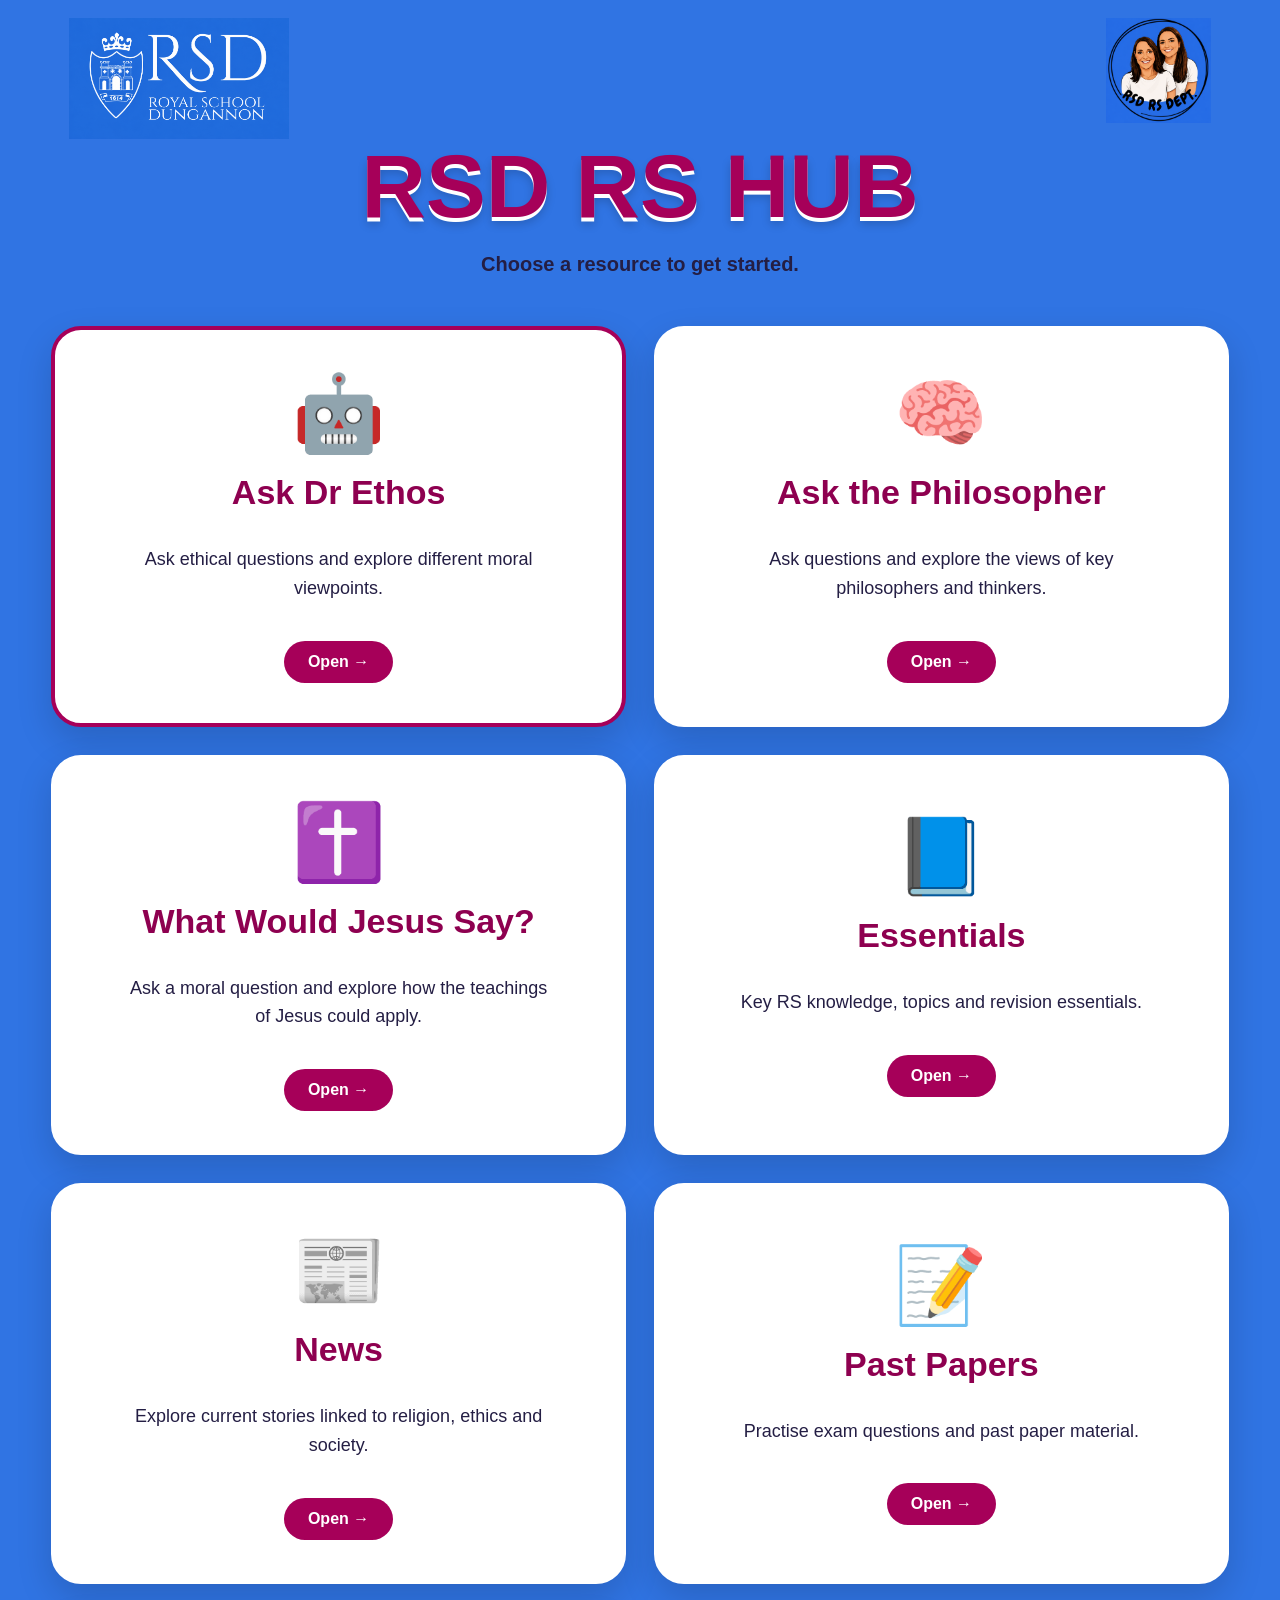
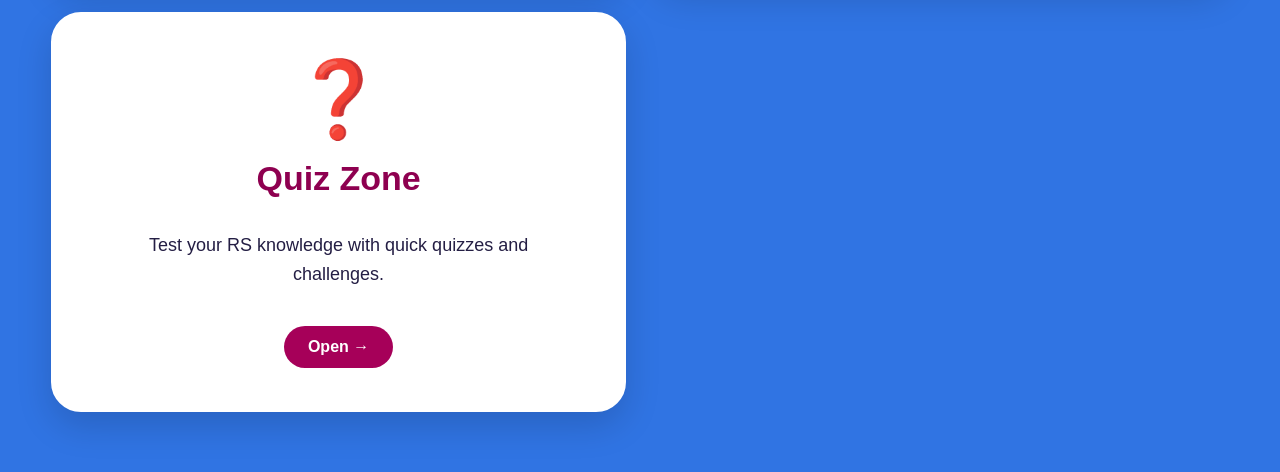
==== commit 7f7fa610: "Update index.html" ====
--- a/index.html
+++ b/index.html
@@ -14,7 +14,7 @@
 
   <main class="hub">
 <img
-  src="RSD logo.png"
+  src="BLUE RSD.png"
   alt="Royal School Dungannon"
   class="corner-logo corner-logo-left"
 >
--- a/style.css
+++ b/style.css
@@ -1708,11 +1708,35 @@
   position: relative;
 }
 
-.corner-logo {
+.hub {
+  position: relative;
+}
+
+/* Royal School Dungannon logo - top left */
+.corner-logo-left {
   position: absolute;
-  top: 20px;
-  left: 20px;
-  width: 110px;
+  top: 18px;
+  left: 18px;
+
+  width: 220px;
   height: auto;
+
   z-index: 20;
 }
+
+/* RSD RS Dept girls logo - top right */
+.corner-logo-right {
+  position: absolute;
+  top: 18px;
+  right: 18px;
+
+  width: 105px;
+  height: auto;
+
+  z-index: 20;
+}
+
+/* Keep the title clear of the corner logos */
+.hub-header {
+  padding-top: 75px;
+}
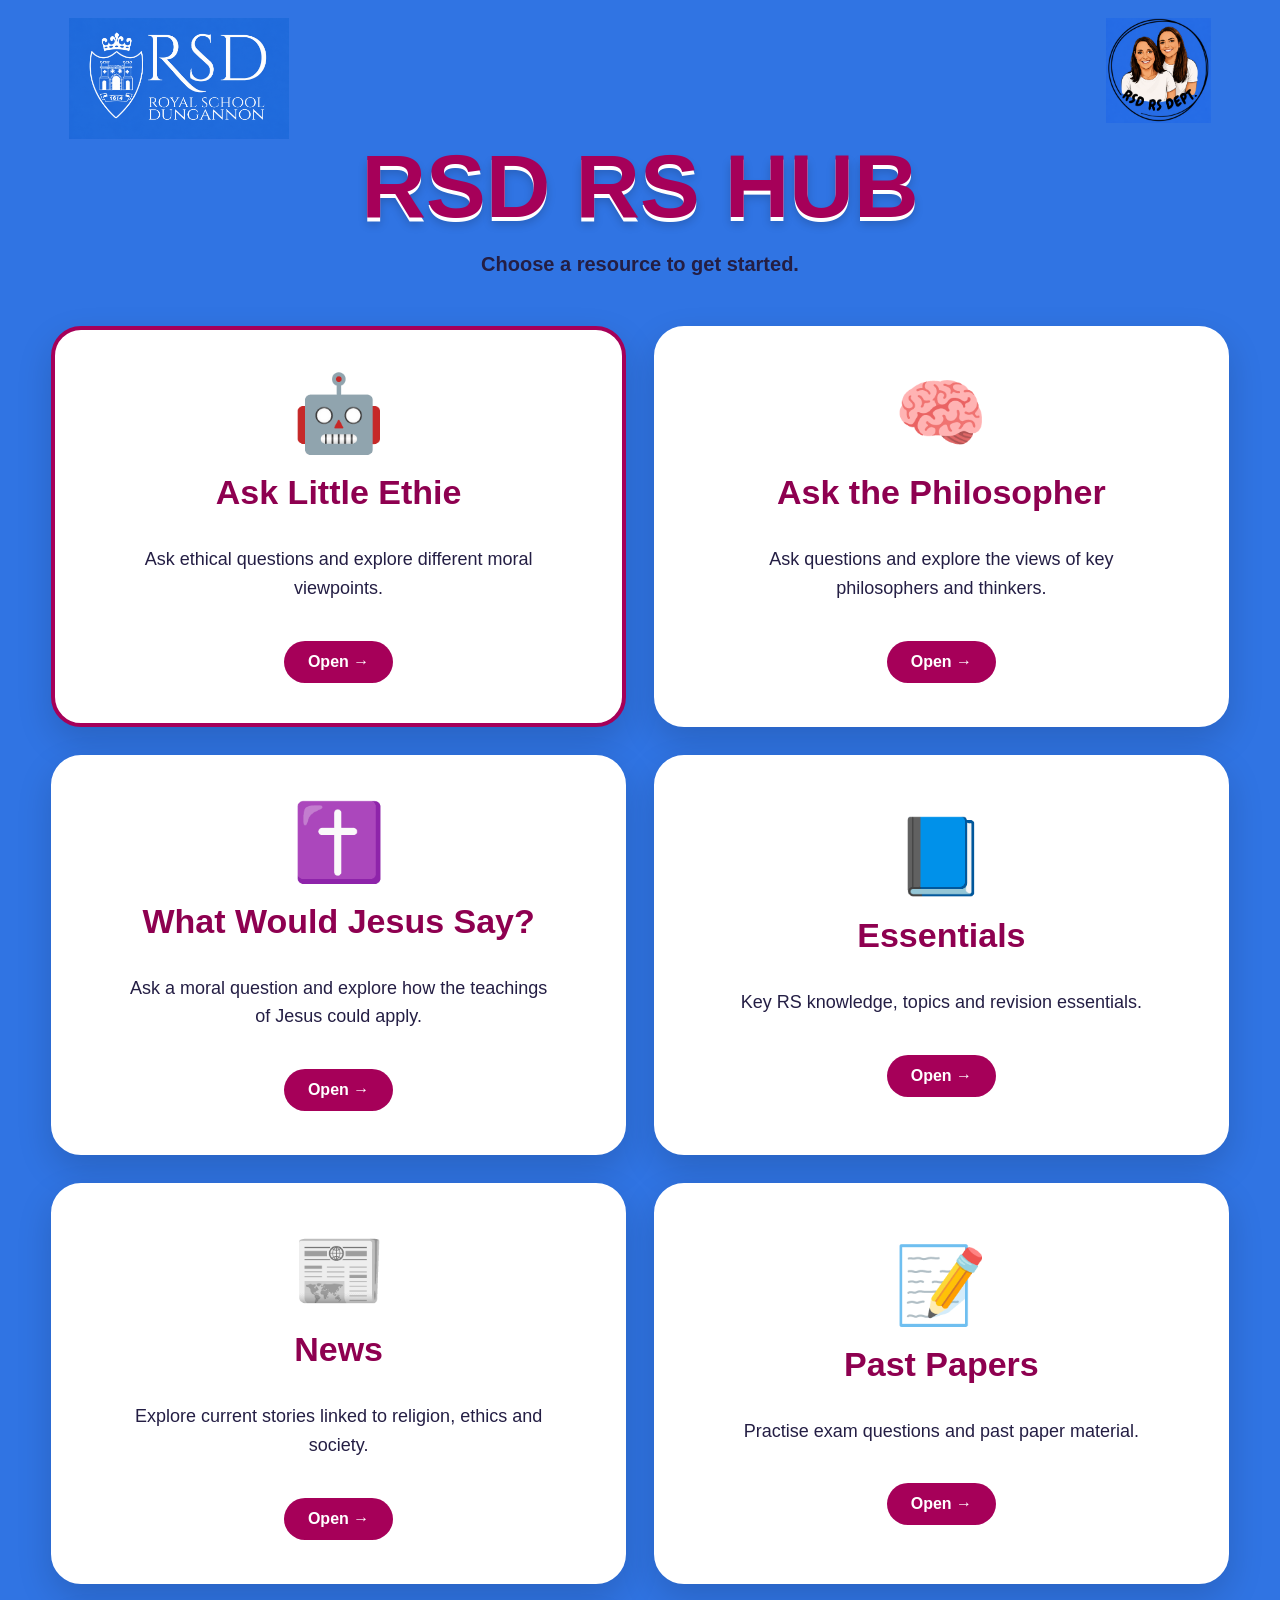
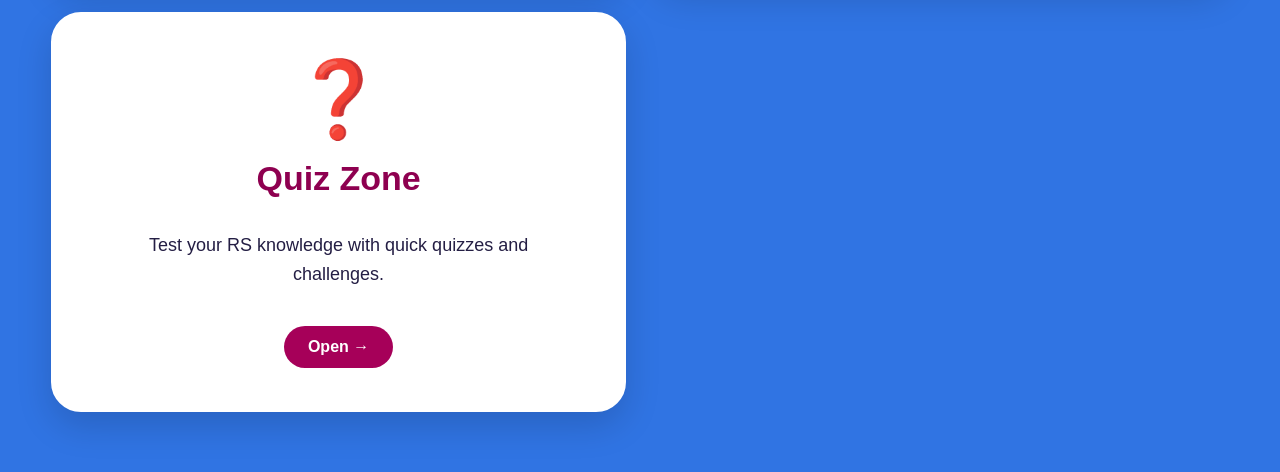
==== commit 288bb1a1: "Update index.html" ====
--- a/index.html
+++ b/index.html
@@ -40,7 +40,7 @@
           🤖
         </div>
 
-        <h2>Ask Dr Ethos</h2>
+        <h2 class="ethie-title">Ask Little Ethie</h2>
 
         <p>
           Ask ethical questions and explore different
--- a/style.css
+++ b/style.css
@@ -1378,7 +1378,7 @@
 
 /* Blue background */
 .hub-page {
-  background: #241e44 !important;
+  background: #2f6fd6 !important;
 }
 
 .hub {
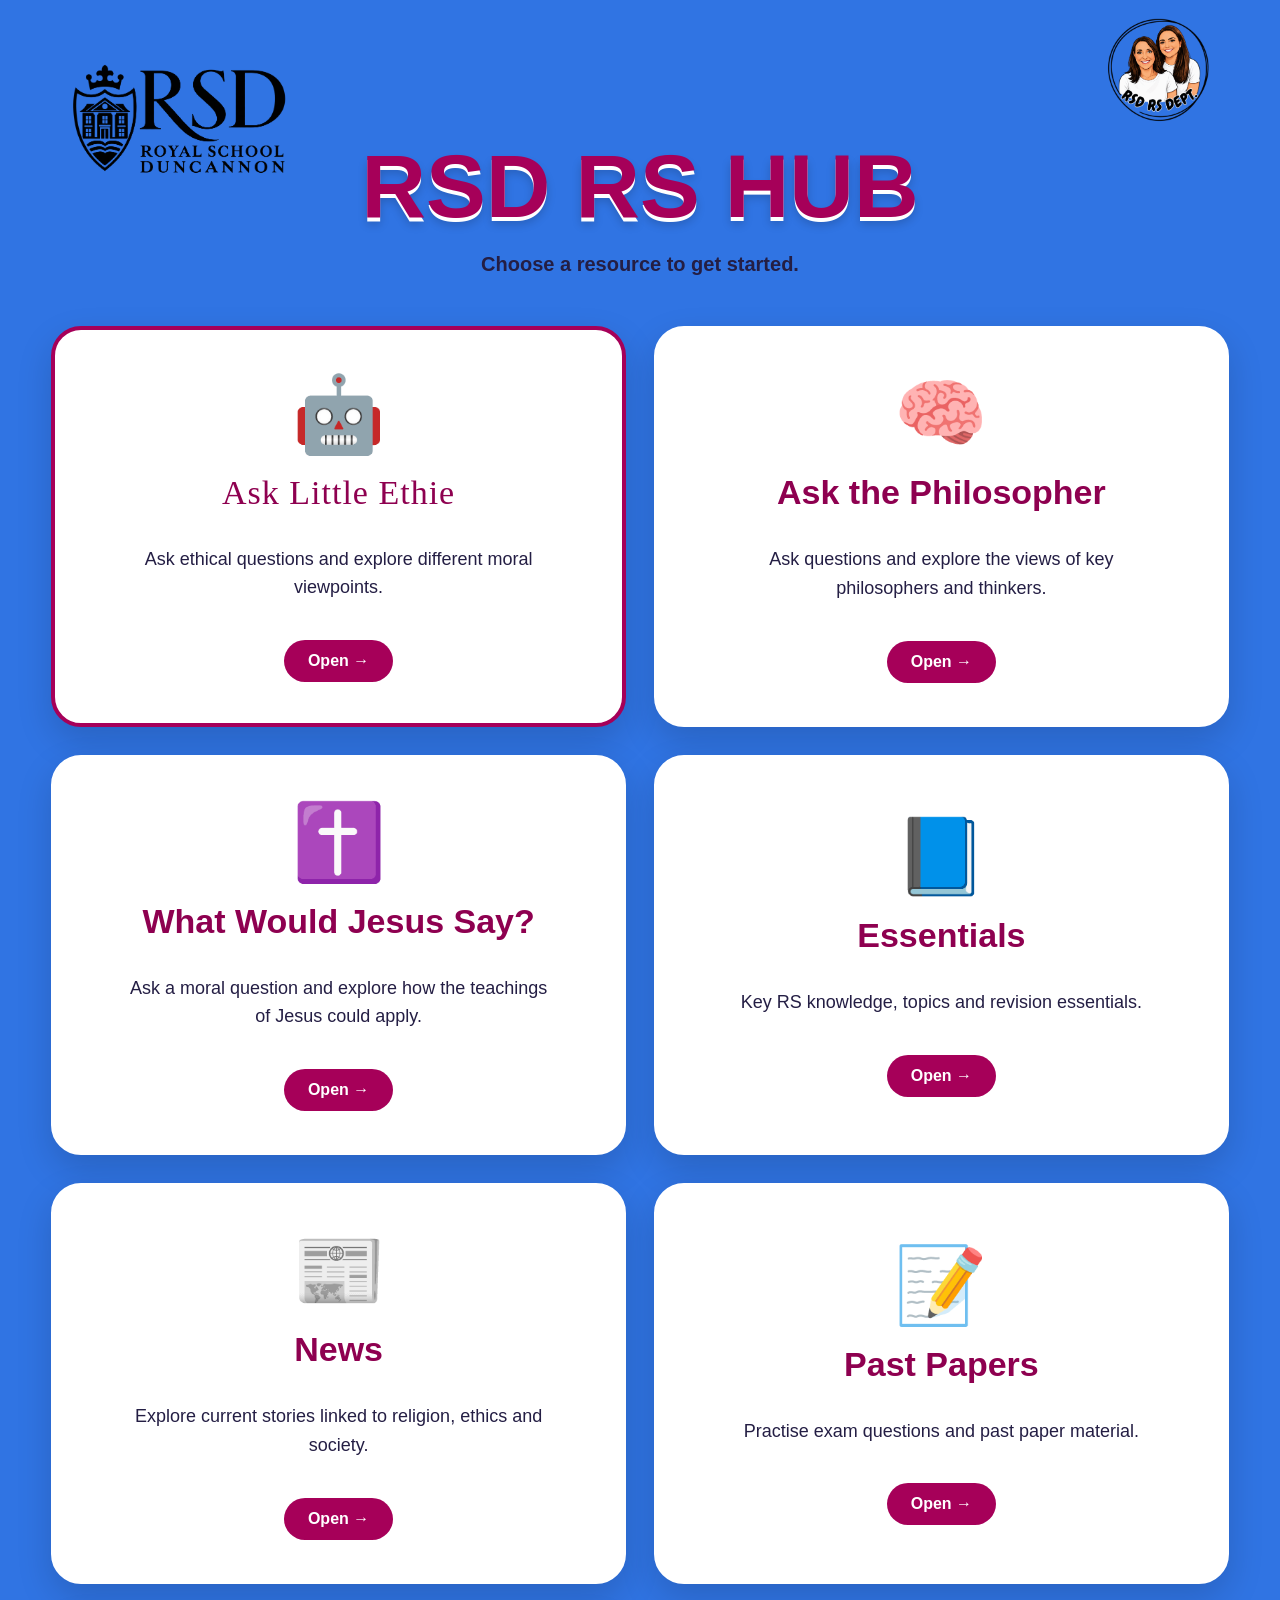
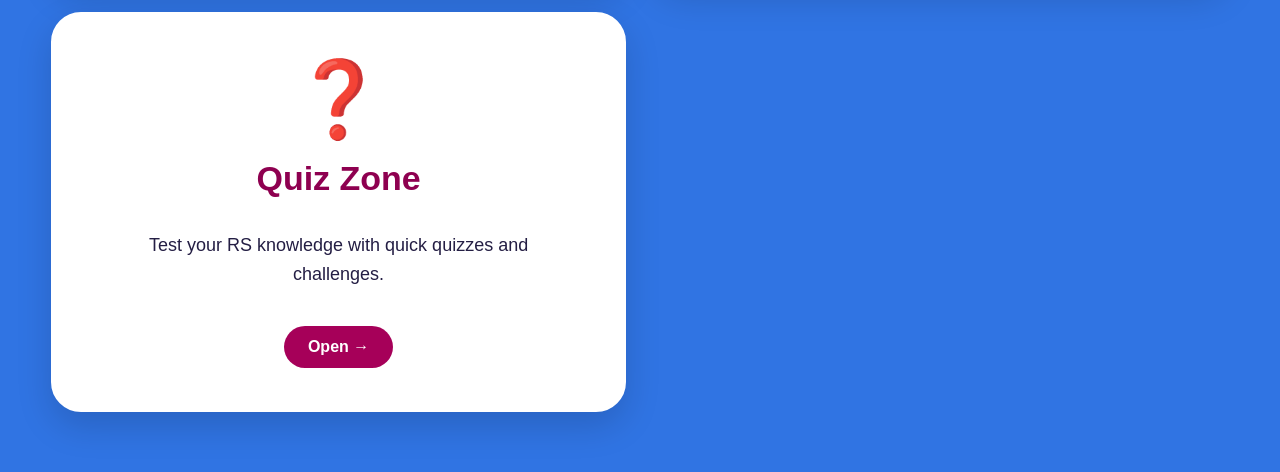
==== commit b7bb465c: "Update index.html" ====
--- a/index.html
+++ b/index.html
@@ -14,7 +14,7 @@
 
   <main class="hub">
 <img
-  src="BLUE RSD.png"
+  src="RSDlogoTB.png"
   alt="Royal School Dungannon"
   class="corner-logo corner-logo-left"
 >
--- a/style.css
+++ b/style.css
@@ -1378,7 +1378,7 @@
 
 /* Blue background */
 .hub-page {
-  background: #2f6fd6 !important;
+  background: #1F6ADB !important;
 }
 
 .hub {
@@ -1740,3 +1740,13 @@
 .hub-header {
   padding-top: 75px;
 }
+.ethie-title {
+  font-family: "Brush Script MT", "Segoe Script", cursive;
+  font-size: 42px;
+  font-weight: 400;
+  letter-spacing: 1px;
+}
+.ethie-page-title {
+  font-family: "Brush Script MT", "Segoe Script", cursive;
+  font-weight: 400;
+}
